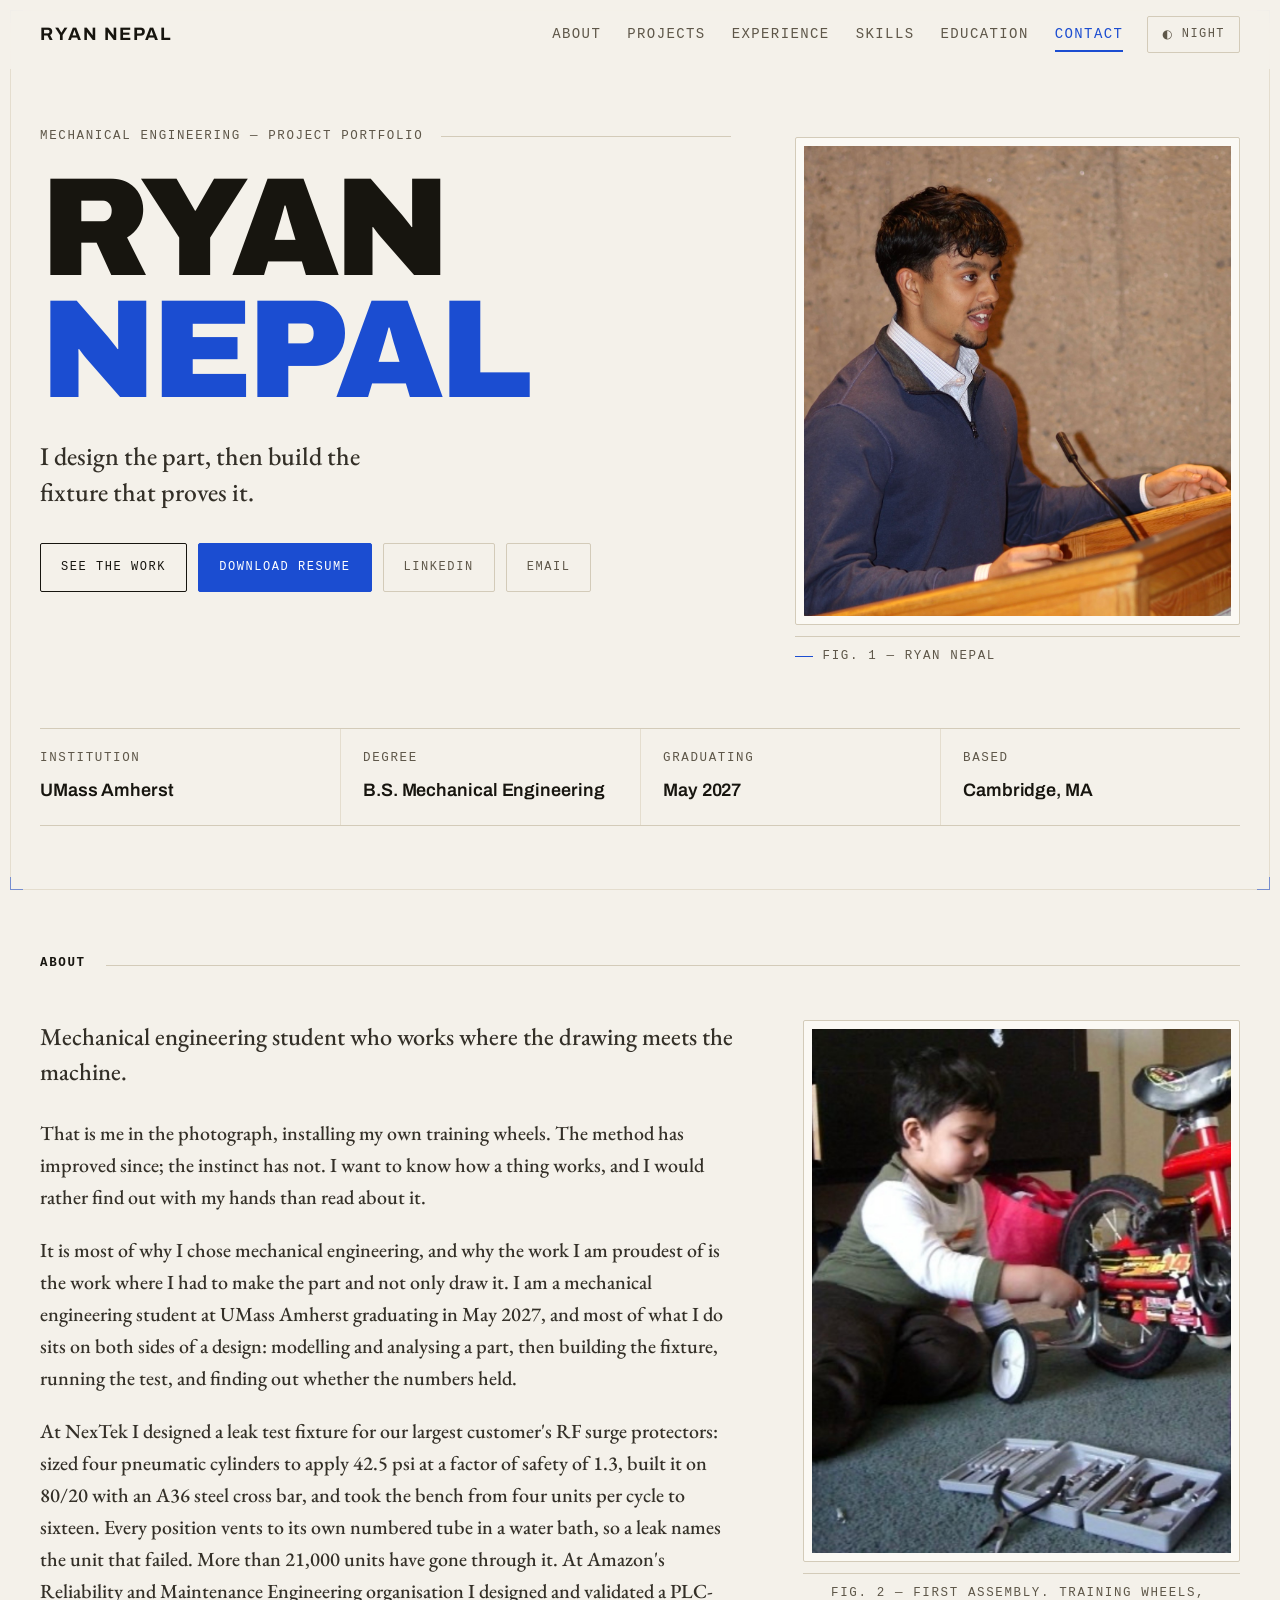
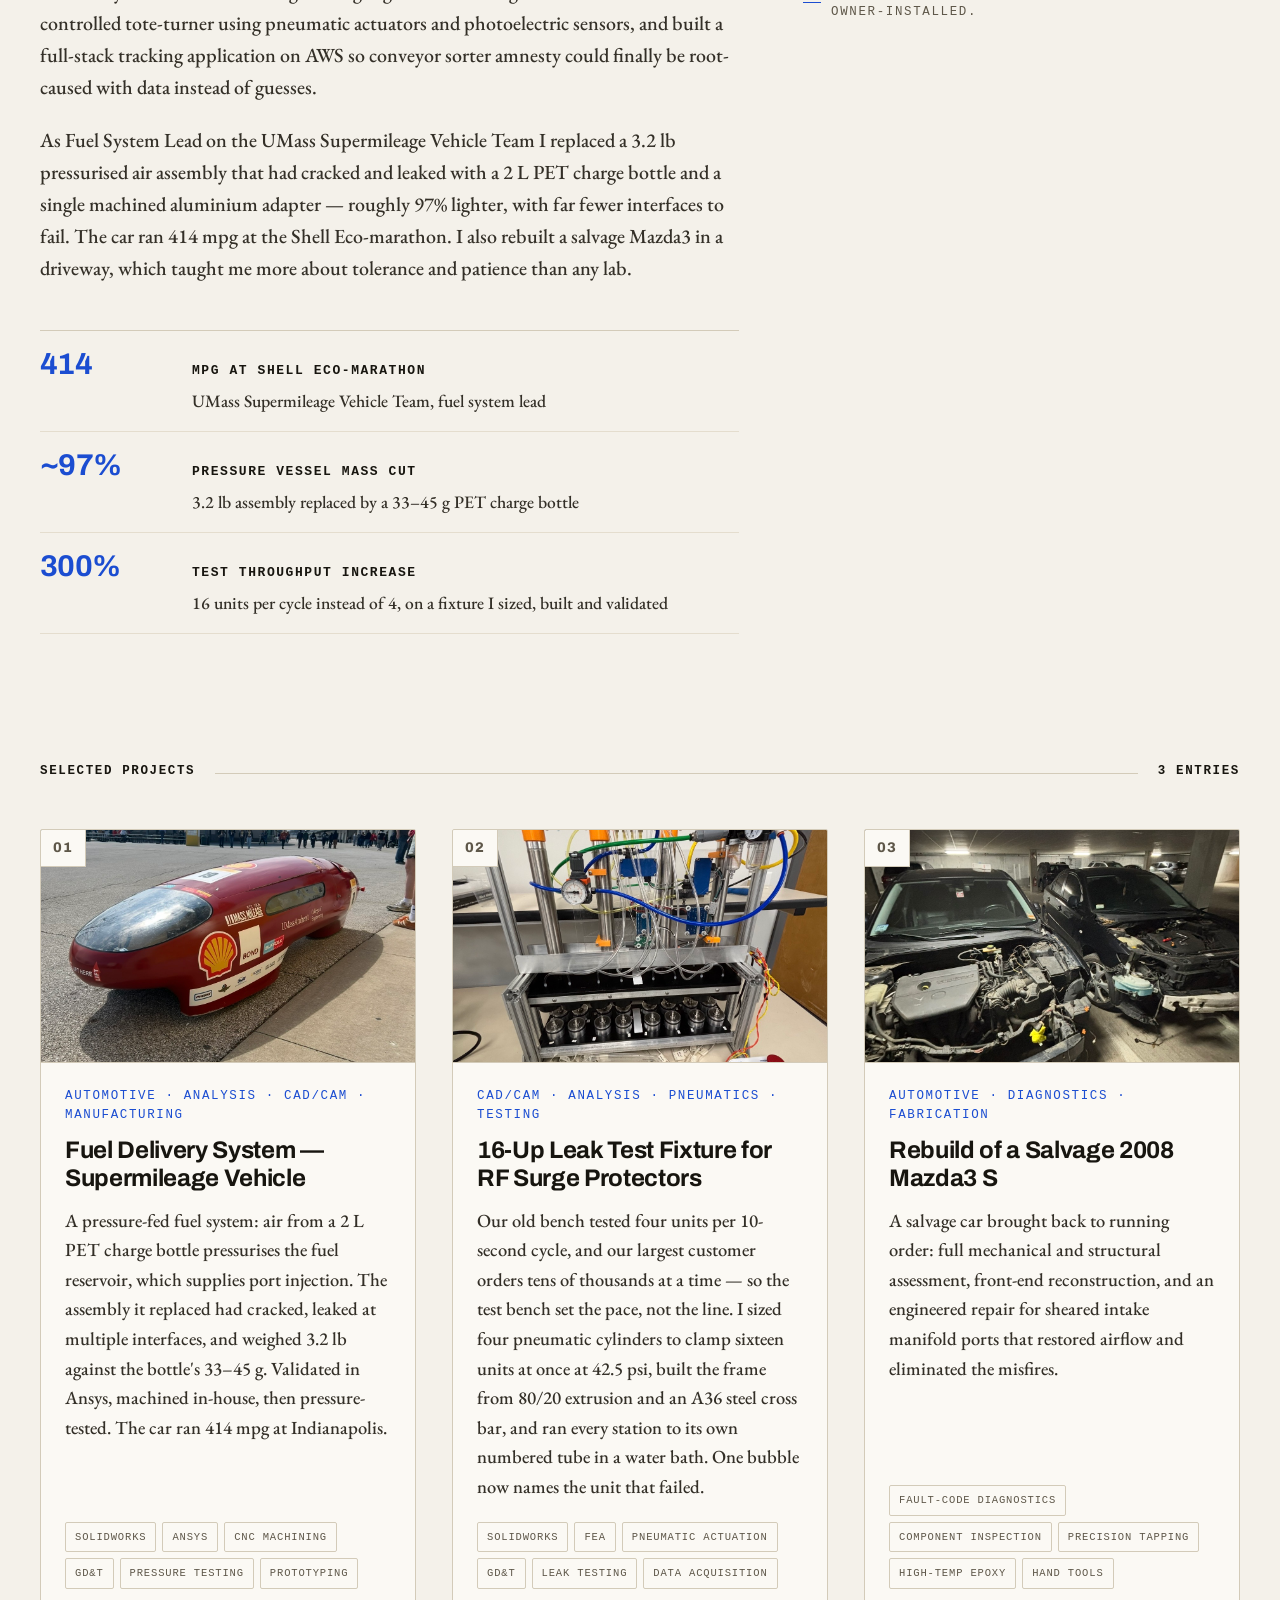
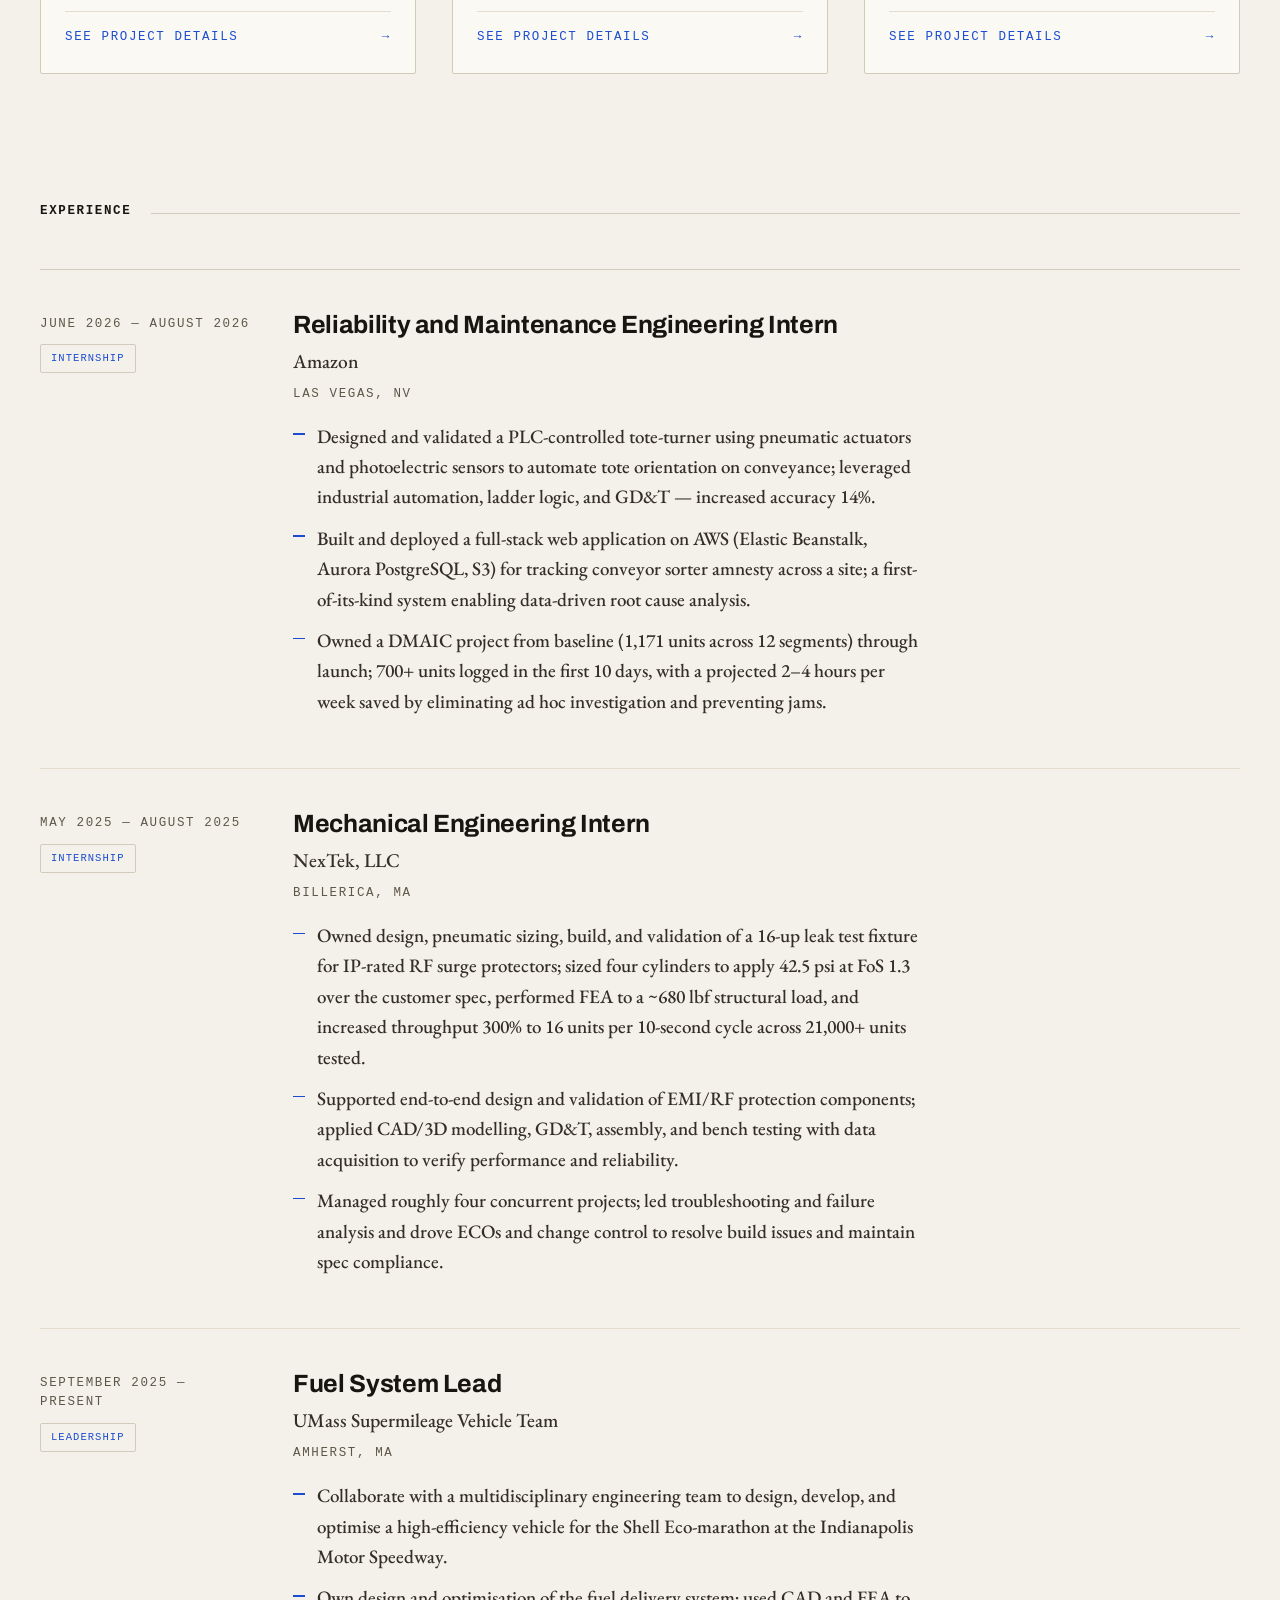
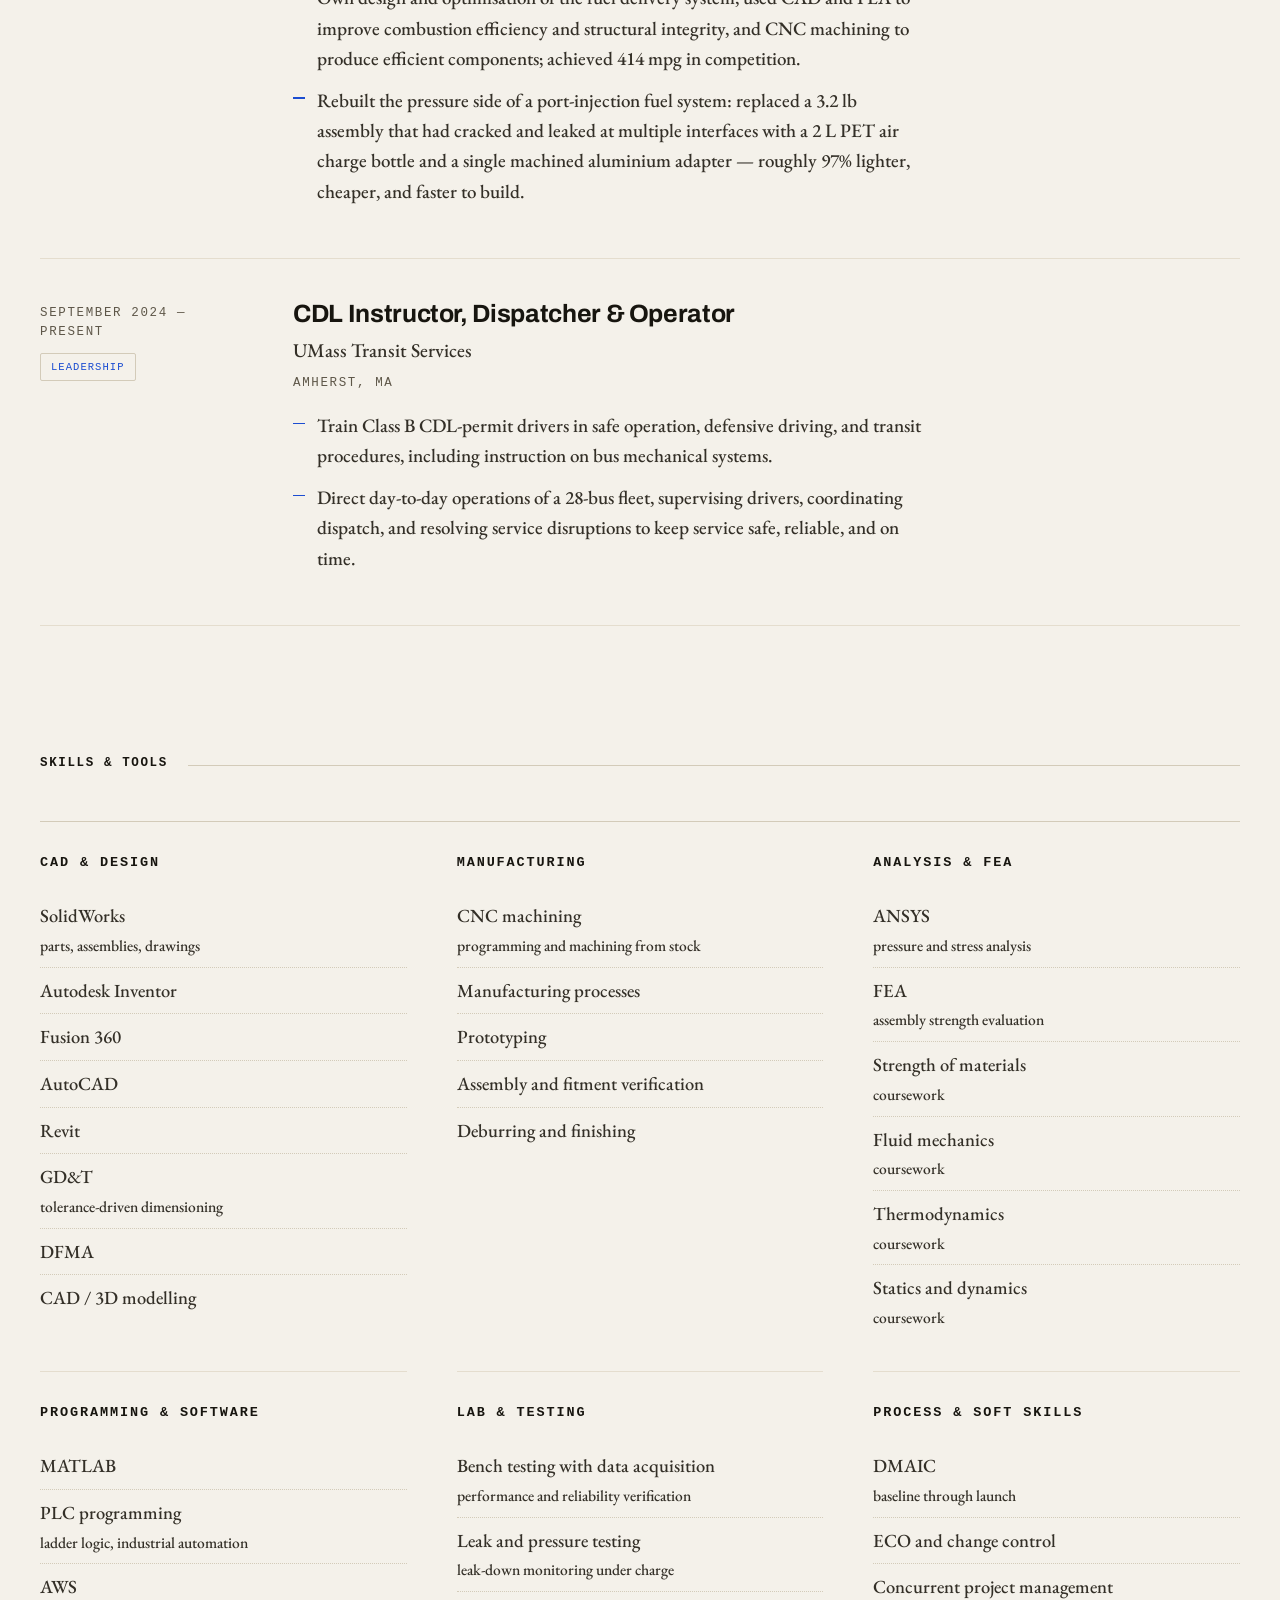
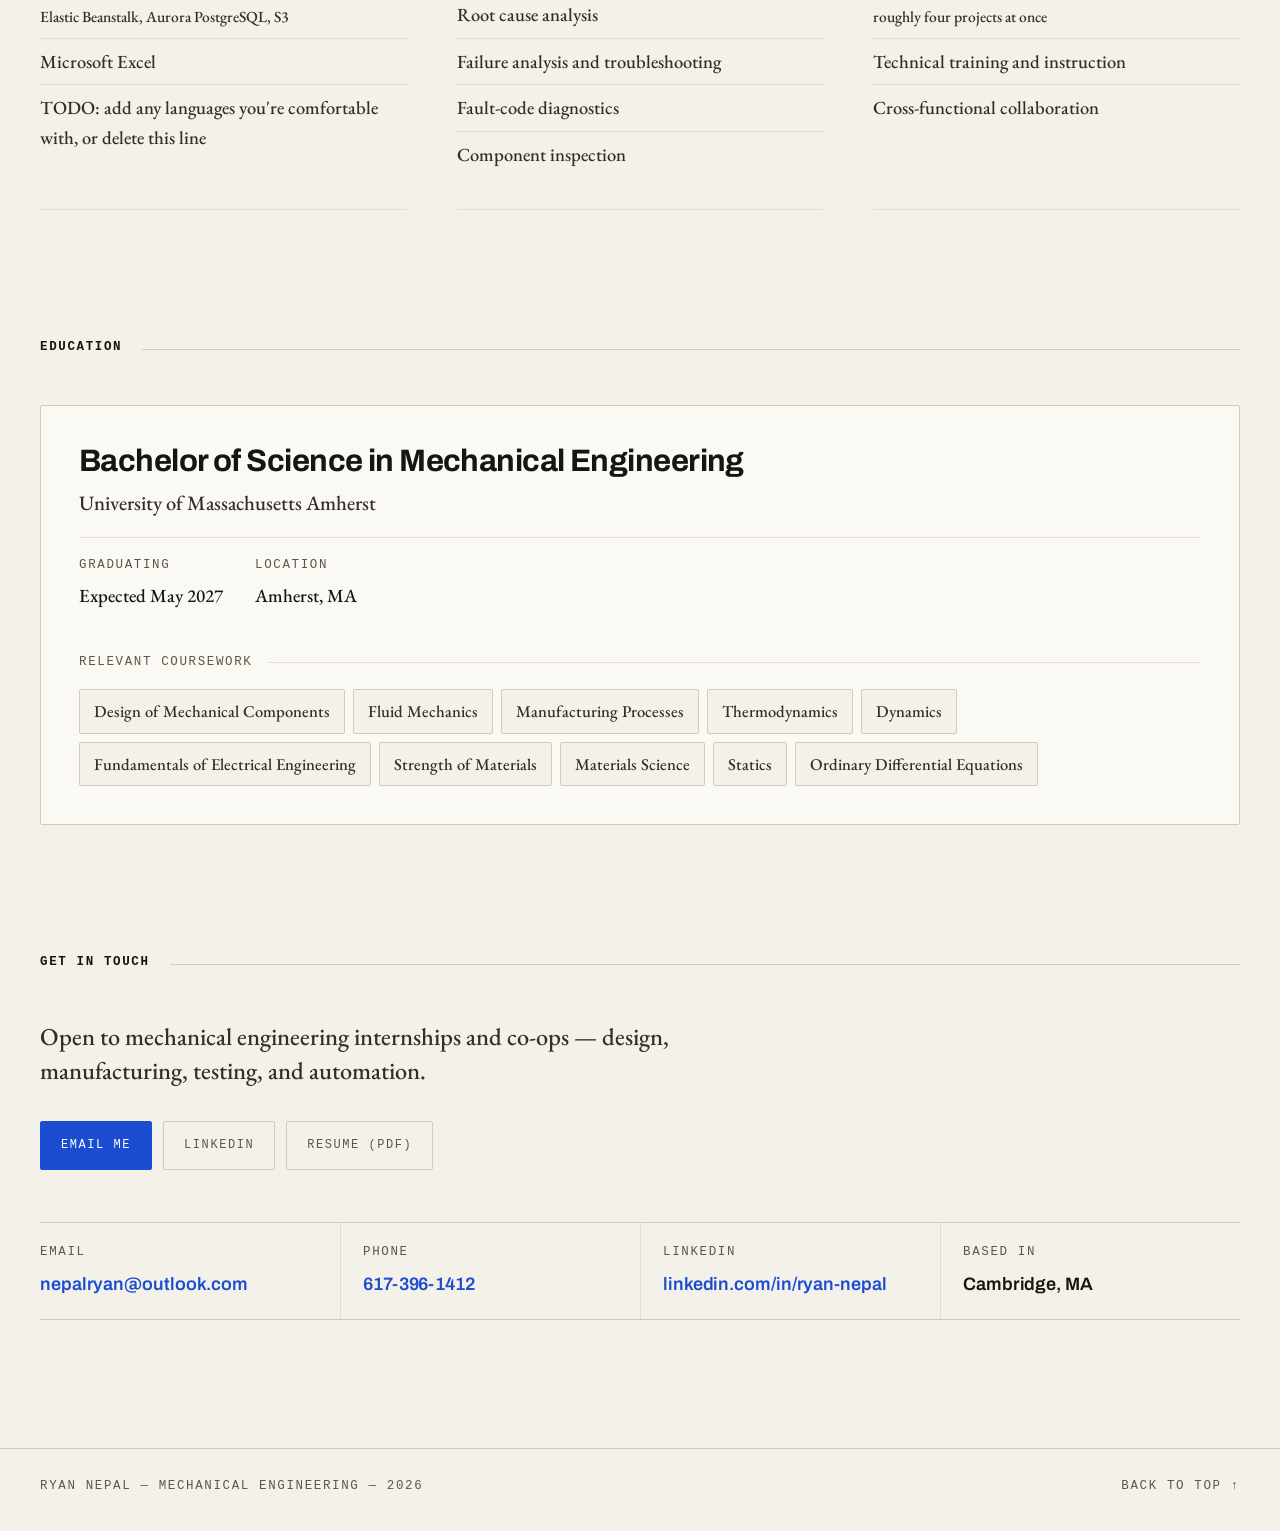
==== index.html @ 94c965f8 "initial upload" ====
<!DOCTYPE html>
<html lang="en" data-theme="day">
<head>
<meta charset="utf-8">
<meta name="viewport" content="width=device-width, initial-scale=1">

<!-- Title and description are set automatically from content.json -->
<title>Ryan Nepal — Mechanical Engineering Portfolio</title>
<meta name="description" content="Mechanical engineering portfolio — design, analysis, manufacturing.">
<meta name="author" content="Ryan Nepal">
<meta name="theme-color" content="#F4F1EA">

<!-- Social sharing preview. Swap the image once you add one. -->
<meta property="og:type" content="website">
<meta property="og:title" content="Ryan Nepal — Mechanical Engineering Portfolio">
<meta property="og:description" content="Mechanical engineering portfolio — design, analysis, manufacturing.">
<meta property="og:image" content="images/profile/headshot.jpg">

<link rel="icon" href="favicon.svg" type="image/svg+xml">

<!-- Two webfonts. If you change these, also change --font-display and
     --font-body at the top of assets/css/styles.css -->
<link rel="preconnect" href="https://fonts.googleapis.com">
<link rel="preconnect" href="https://fonts.gstatic.com" crossorigin>
<link href="https://fonts.googleapis.com/css2?family=Archivo:wght@400;500;600;700;800;900&family=EB+Garamond:ital,wght@0,400;0,500;0,600;1,400&display=swap" rel="stylesheet">

<link rel="stylesheet" href="assets/css/styles.css">
</head>
<body>

<a class="skip-link" href="#main">Skip to content</a>

<!-- Decorative drafting-sheet corner marks -->
<div class="sheet-frame" aria-hidden="true"><span></span><span></span><span></span><span></span></div>

<header class="nav">
  <div class="nav-inner">
    <a class="nav-brand" href="#top" data-brand>Ryan Nepal</a>

    <button class="nav-toggle" type="button" aria-expanded="false" aria-controls="nav-links">
      Menu
    </button>

    <nav class="nav-links" id="nav-links" aria-label="Sections">
      <a href="#about">About</a>
      <a href="#projects">Projects</a>
      <a href="#experience">Experience</a>
      <a href="#skills">Skills</a>
      <a href="#education">Education</a>
      <a href="#contact">Contact</a>
    </nav>

    <button class="btn-theme" id="theme-toggle" type="button" aria-pressed="false" aria-label="Switch to night mode">
      <span aria-hidden="true">◐</span><span data-theme-label>Night</span>
    </button>
  </div>
</header>

<main id="main">

  <!-- Loading / error messages appear here if content.json can't be read -->
  <div id="boot"></div>

  <div id="page">
    <section class="hero" id="top">
      <div class="wrap" id="hero-mount"></div>
    </section>

    <section id="about" aria-label="About">
      <div class="wrap" id="about-mount"></div>
    </section>

    <section id="projects" aria-label="Projects">
      <div class="wrap" id="projects-mount"></div>
    </section>

    <section id="experience" aria-label="Experience">
      <div class="wrap" id="experience-mount"></div>
    </section>

    <section id="skills" aria-label="Skills">
      <div class="wrap" id="skills-mount"></div>
    </section>

    <section id="education" aria-label="Education">
      <div class="wrap" id="education-mount"></div>
    </section>

    <section id="contact" aria-label="Contact">
      <div class="wrap" id="contact-mount"></div>
    </section>
  </div>

</main>

<footer class="footer">
  <div class="wrap footer-inner">
    <div class="mono" id="footer-line">Ryan Nepal</div>
    <a class="mono" href="#top">Back to top ↑</a>
  </div>
</footer>

<script src="assets/js/core.js"></script>
<script src="assets/js/home.js"></script>
</body>
</html>
---- assets/css/styles.css ----
/* ==========================================================================
   RYAN NEPAL — ENGINEERING PORTFOLIO
   styles.css
   --------------------------------------------------------------------------
   >>> EDIT ONLY THIS BLOCK <<<
   Everything you'd normally want to tweak (colours, fonts, spacing) lives in
   the ":root" block directly below. Change a value, save, done. The rest of
   this file uses these names, so one edit updates the whole site.
   ========================================================================== */

:root {
  /* ---- 1. ACCENT COLOUR -------------------------------------------------
     The single colour used for links, the second line of your name, numbers,
     and the active nav item. Change this one line to re-skin the site.
     Nice options: #1B4DD1 (blue) · #1F6F4A (green) · #A6410E (rust)
                   #4B3BC4 (indigo) · #0F6E7A (teal)                      */
  --accent: #1B4DD1;

  /* ---- 2. PAPER + INK (light mode) ------------------------------------- */
  --paper: #F4F1EA;         /* page background (warm off-white)            */
  --paper-2: #FBF9F4;       /* cards, raised panels                        */
  --ink: #17150F;           /* headings                                    */
  --ink-soft: #332F27;      /* body copy — 11.8:1 contrast on paper        */
  --ink-mute: #5E5749;      /* mono labels, captions — 6.4:1 contrast      */
  --rule: #D3CBB9;          /* hairlines, borders                          */
  --rule-soft: #E4DDCE;     /* very light hairlines                        */

  /* ---- 3. TYPE ---------------------------------------------------------
     Two webfonts, loaded in index.html. Swap the family names here AND the
     Google Fonts <link> in index.html + project.html if you change them.

     --text-base is the size of ordinary body copy. Everything else scales
     around it. Bump it to 21px if you want the whole site a notch bigger. */
  --font-display: "Archivo", "Helvetica Neue", Arial, sans-serif;
  --font-body: "EB Garamond", Georgia, "Times New Roman", serif;
  --font-mono: ui-monospace, SFMono-Regular, "SF Mono", Menlo, Consolas,
               "Liberation Mono", monospace;
  --text-base: 20px;
  --label: 12.5px;          /* the small uppercase drafting labels          */

  /* ---- 4. SPACING + WIDTH --------------------------------------------- */
  --gutter: 40px;           /* left/right page padding on desktop          */
  --section-space: 128px;   /* vertical air between sections                */
  --maxw: 1380px;           /* content column width                        */
  --measure: 70ch;          /* max line length for running text            */
  --nav-h: 68px;            /* header height — anchor scrolling uses this  */
  --radius: 2px;            /* corner rounding. 0 = hard technical edges   */

  /* ---- 5. MISC --------------------------------------------------------- */
  --ease: cubic-bezier(0.22, 0.61, 0.36, 1);
}

/* ---- 6. NIGHT MODE PALETTE ---------------------------------------------
   Applied when the moon button in the header is toggled. Only colours
   change; nothing else needs touching.                                    */
[data-theme="night"] {
  --paper: #131209;
  --paper-2: #1C1A12;
  --ink: #F5F2E8;
  --ink-soft: #DAD4C5;
  --ink-mute: #A39B8A;
  --rule: #3A362E;
  --rule-soft: #2A2720;
  --accent: #8CB0FF;
}

/* ==========================================================================
   BELOW THIS LINE: layout machinery. You shouldn't need to edit it.
   ========================================================================== */

*, *::before, *::after { box-sizing: border-box; }

/* Needed because cards use display:flex, which otherwise beats [hidden] */
[hidden] { display: none !important; }

html {
  scroll-behavior: smooth;
  -webkit-text-size-adjust: 100%;
}

body {
  margin: 0;
  background: var(--paper);
  color: var(--ink);
  font-family: var(--font-body);
  font-size: var(--text-base);
  font-weight: 500;
  line-height: 1.6;
  font-feature-settings: "kern" 1, "liga" 1;
  transition: background-color .35s var(--ease), color .35s var(--ease);
}

img { max-width: 100%; display: block; }

a { color: var(--accent); text-decoration: none; }
a:hover { text-decoration: underline; text-underline-offset: 3px; }

/* Visible keyboard focus everywhere (accessibility) */
:focus-visible {
  outline: 2px solid var(--accent);
  outline-offset: 3px;
  border-radius: var(--radius);
}

.skip-link {
  position: absolute; left: 12px; top: -60px; z-index: 200;
  background: var(--accent); color: #fff; padding: 11px 18px;
  font-family: var(--font-mono); font-size: 13px; letter-spacing: .1em;
  transition: top .2s var(--ease);
}
.skip-link:focus { top: 12px; text-decoration: none; }

.sr-only {
  position: absolute; width: 1px; height: 1px; padding: 0; margin: -1px;
  overflow: hidden; clip: rect(0 0 0 0); white-space: nowrap; border: 0;
}

/* --------------------------------------------------------------------------
   SHELL + DRAFTING-SHEET FRAME
   -------------------------------------------------------------------------- */

.wrap {
  max-width: var(--maxw);
  margin: 0 auto;
  padding: 0 var(--gutter);
}

.sheet-frame {
  position: fixed;
  inset: 10px;
  pointer-events: none;
  z-index: 90;
  border: 1px solid var(--rule-soft);
}
.sheet-frame span {
  position: absolute; width: 13px; height: 13px;
  border: 1.5px solid var(--accent); opacity: .55;
}
.sheet-frame span:nth-child(1) { top: -1px; left: -1px; border-right: 0; border-bottom: 0; }
.sheet-frame span:nth-child(2) { top: -1px; right: -1px; border-left: 0; border-bottom: 0; }
.sheet-frame span:nth-child(3) { bottom: -1px; left: -1px; border-right: 0; border-top: 0; }
.sheet-frame span:nth-child(4) { bottom: -1px; right: -1px; border-left: 0; border-top: 0; }

@media (max-width: 700px) { .sheet-frame { display: none; } }

/* --------------------------------------------------------------------------
   MONO MICRO-LABELS  (the small uppercase drafting labels)
   -------------------------------------------------------------------------- */

.mono {
  font-family: var(--font-mono);
  font-size: var(--label);
  font-weight: 500;
  letter-spacing: .13em;
  text-transform: uppercase;
  color: var(--ink-mute);
  line-height: 1.5;
}
.mono-sm { font-size: calc(var(--label) - 1px); letter-spacing: .15em; }

/* --------------------------------------------------------------------------
   HEADER / NAV
   -------------------------------------------------------------------------- */

.nav {
  position: sticky; top: 0; z-index: 100;
  background: var(--paper); /* fallback for older browsers */
  background: color-mix(in srgb, var(--paper) 90%, transparent);
  backdrop-filter: saturate(140%) blur(10px);
  border-bottom: 1px solid transparent;
  transition: border-color .3s var(--ease), background-color .3s var(--ease);
}
.nav.is-stuck { border-bottom-color: var(--rule); }

.nav-inner {
  max-width: var(--maxw); margin: 0 auto;
  min-height: var(--nav-h);
  padding: 8px var(--gutter);
  display: flex; align-items: center; gap: 24px;
}

.nav-brand {
  font-family: var(--font-display);
  font-weight: 700; font-size: 18px; letter-spacing: .085em;
  text-transform: uppercase; color: var(--ink);
  margin-right: auto; white-space: nowrap;
}
.nav-brand:hover { text-decoration: none; color: var(--accent); }

.nav-links { display: flex; gap: 26px; align-items: center; }

.nav-links a {
  font-family: var(--font-mono); font-size: 14px; font-weight: 500;
  letter-spacing: .1em; text-transform: uppercase; color: var(--ink-mute);
  padding: 13px 0; position: relative; /* 44px tap target */
}
.nav-links a:hover { color: var(--ink); text-decoration: none; }
.nav-links a.is-active { color: var(--accent); }
.nav-links a.is-active::after {
  content: ""; position: absolute; left: 0; right: 0; bottom: 6px;
  height: 2px; background: var(--accent);
}

.btn-theme {
  font-family: var(--font-mono); font-size: 12px; font-weight: 500;
  letter-spacing: .12em; text-transform: uppercase; color: var(--ink-mute);
  background: transparent; border: 1px solid var(--rule);
  padding: 10px 14px; cursor: pointer; border-radius: var(--radius);
  display: inline-flex; align-items: center; gap: 8px;
  transition: color .2s, border-color .2s;
}
.btn-theme:hover { color: var(--ink); border-color: var(--ink-mute); }

.nav-toggle { display: none; }

/* Six 14px links plus a name plus a button need room. Below this width the
   links collapse into a Menu button. */
@media (max-width: 1040px) {
  .nav-toggle {
    display: inline-flex; align-items: center; gap: 8px;
    font-family: var(--font-mono); font-size: 12px; font-weight: 500;
    letter-spacing: .12em; text-transform: uppercase; background: transparent;
    cursor: pointer; color: var(--ink); border: 1px solid var(--rule);
    padding: 10px 14px; border-radius: var(--radius);
  }
  .nav-links {
    position: absolute; top: 100%; left: 0; right: 0;
    flex-direction: column; align-items: flex-start; gap: 0;
    background: var(--paper); border-bottom: 1px solid var(--rule);
    padding: 6px var(--gutter) 20px;
    display: none;
  }
  .nav-links.is-open { display: flex; }
  .nav-links a { padding: 15px 0; font-size: 15px; width: 100%; }
  .nav-links a.is-active::after { display: none; }
}

/* --------------------------------------------------------------------------
   SECTIONS + HEADINGS

   The vertical rhythm lives on the BOTTOM of each section, not the top. That
   way clicking a nav link scrolls to the section's heading instead of to a
   point 128px above it with the previous section still in frame.
   scroll-margin-top clears the sticky header.
   -------------------------------------------------------------------------- */

section {
  padding-block: 0 var(--section-space);
  scroll-margin-top: calc(var(--nav-h) + 24px);
}

.section-head {
  display: flex; align-items: baseline; gap: 20px;
  margin-bottom: 48px;
}
.section-head .mono { white-space: nowrap; color: var(--ink); font-weight: 600; }
.section-head .line { flex: 1; height: 1px; background: var(--rule); }
.section-head .count { white-space: nowrap; }

h1, h2, h3, h4 { font-family: var(--font-display); color: var(--ink); margin: 0; }

h2.display {
  font-size: clamp(34px, 5vw, 60px);
  font-weight: 800; line-height: 1.02; letter-spacing: -.022em;
}
h3.display {
  font-size: clamp(25px, 3vw, 36px);
  font-weight: 700; line-height: 1.1; letter-spacing: -.015em;
}

.lede {
  font-size: clamp(21px, 1.9vw, 26px);
  color: var(--ink-soft); max-width: 60ch; margin: 20px 0 0;
  line-height: 1.42;
}
p { margin: 0 0 1.05em; color: var(--ink-soft); }
p:last-child { margin-bottom: 0; }

/* --------------------------------------------------------------------------
   HERO
   -------------------------------------------------------------------------- */

.hero { padding-top: 58px; }

.hero-grid {
  display: grid;
  grid-template-columns: minmax(0, 1.55fr) minmax(0, 1fr);
  gap: 64px; align-items: start;
}

.hero-kicker { display: flex; align-items: center; gap: 18px; margin-bottom: 22px; }
.hero-kicker .line { flex: 1; height: 1px; background: var(--rule); max-width: 380px; }

.hero h1 {
  font-size: clamp(56px, 12vw, 140px);
  font-weight: 900; line-height: .87; letter-spacing: -.04em;
  text-transform: uppercase; margin: 0;
}
.hero h1 .last { color: var(--accent); display: block; }
.hero h1 .first { display: block; }

.hero .tagline {
  font-family: var(--font-body);
  font-size: clamp(21px, 2vw, 28px);
  color: var(--ink-soft); max-width: 30ch;
  margin: 28px 0 32px; line-height: 1.4;
}

.hero-actions { display: flex; flex-wrap: wrap; gap: 11px; }

.btn {
  display: inline-flex; align-items: center; gap: 8px;
  font-family: var(--font-mono); font-size: 12px; font-weight: 500;
  letter-spacing: .13em; text-transform: uppercase; padding: 14px 20px;
  border: 1px solid var(--ink); color: var(--ink);
  background: transparent; cursor: pointer; border-radius: var(--radius);
  transition: background-color .2s var(--ease), color .2s var(--ease),
              border-color .2s var(--ease);
}
.btn:hover { background: var(--ink); color: var(--paper); text-decoration: none; }
.btn-primary { background: var(--accent); border-color: var(--accent); color: #fff; }
.btn-primary:hover { background: var(--ink); border-color: var(--ink); color: var(--paper); }
.btn-quiet { border-color: var(--rule); color: var(--ink-mute); }
.btn-quiet:hover { background: transparent; border-color: var(--ink); color: var(--ink); }

/* Portrait */
.portrait-block { padding-top: 10px; }
.portrait {
  border: 1px solid var(--rule); padding: 8px; background: var(--paper-2);
  border-radius: var(--radius);
}
.portrait .frame { aspect-ratio: 4 / 4.4; overflow: hidden; background: var(--rule-soft); }
.portrait .frame img { width: 100%; height: 100%; object-fit: cover; }
.fig-caption {
  display: flex; align-items: center; gap: 10px;
  margin-top: 11px; padding-top: 10px; border-top: 1px solid var(--rule);
}
.fig-caption::before {
  content: ""; width: 18px; height: 1.5px; background: var(--accent); flex: none;
}

/* Fact bar */
.factbar {
  margin-top: 62px;
  border-top: 1px solid var(--rule); border-bottom: 1px solid var(--rule);
  display: grid; grid-template-columns: repeat(auto-fit, minmax(165px, 1fr));
}
.factbar > div {
  padding: 20px 22px; border-left: 1px solid var(--rule-soft);
}
.factbar > div:first-child { border-left: 0; padding-left: 0; }
.factbar .v {
  font-family: var(--font-display); font-weight: 600; font-size: 18px;
  color: var(--ink); margin-top: 8px; letter-spacing: -.005em;
}

@media (max-width: 900px) {
  .hero-grid { grid-template-columns: 1fr; gap: 40px; }
  .portrait-block { max-width: 330px; }
  .factbar > div { border-left: 0; padding-left: 0; border-top: 1px solid var(--rule-soft); }
  .factbar > div:first-child { border-top: 0; }
}

/* --------------------------------------------------------------------------
   IMAGE PLACEHOLDER  (shown when a photo file is missing or not added yet)
   -------------------------------------------------------------------------- */

.ph {
  width: 100%; height: 100%; min-height: 130px;
  display: flex; flex-direction: column; align-items: center;
  justify-content: center; gap: 9px; text-align: center; padding: 20px;
  background: var(--rule-soft); /* fallback for older browsers */
  background:
    repeating-linear-gradient(45deg,
      transparent 0 9px,
      color-mix(in srgb, var(--ink) 5%, transparent) 9px 10px);
  border: 1px dashed var(--rule);
  color: var(--ink-mute);
}
.ph .ph-mark {
  width: 28px; height: 28px; border: 1.5px solid var(--rule);
  border-radius: 50%; display: grid; place-items: center; font-size: 14px;
}
.ph .ph-file {
  font-family: var(--font-mono); font-size: 11px; letter-spacing: .06em;
  word-break: break-all; max-width: 26ch; opacity: .8;
}

/* --------------------------------------------------------------------------
   FILTER CHIPS
   -------------------------------------------------------------------------- */

.filters {
  display: flex; flex-wrap: wrap; align-items: center; gap: 8px;
  margin-bottom: 42px;
}
.filters .mono { margin-right: 8px; }
.chip {
  font-family: var(--font-mono); font-size: 11px; font-weight: 500;
  letter-spacing: .12em; text-transform: uppercase; padding: 10px 14px;
  cursor: pointer; border: 1px solid var(--rule); background: transparent;
  color: var(--ink-mute); border-radius: var(--radius);
  transition: all .18s var(--ease);
}
.chip:hover { border-color: var(--ink); color: var(--ink); }
.chip[aria-pressed="true"] {
  background: var(--accent); border-color: var(--accent); color: #fff;
}
.filters .shown { margin-left: auto; }

/* --------------------------------------------------------------------------
   PROJECT CARDS
   -------------------------------------------------------------------------- */

.cards {
  display: grid; gap: 36px;
  grid-template-columns: repeat(auto-fill, minmax(330px, 1fr));
}

.card {
  display: flex; flex-direction: column;
  background: var(--paper-2);
  border: 1px solid var(--rule);
  border-radius: var(--radius);
  overflow: hidden; color: inherit;
  transition: transform .3s var(--ease), border-color .3s var(--ease),
              box-shadow .3s var(--ease);
}
.card:hover {
  text-decoration: none; transform: translateY(-4px);
  border-color: var(--ink-mute);
  box-shadow: 0 14px 34px -22px rgba(0, 0, 0, .45);
}
.card:hover .card-title { color: var(--accent); }

.card-media {
  aspect-ratio: 16 / 10; background: var(--rule-soft);
  border-bottom: 1px solid var(--rule); position: relative; overflow: hidden;
}
.card-media img { width: 100%; height: 100%; object-fit: cover; transition: transform .5s var(--ease); }
.card:hover .card-media img { transform: scale(1.035); }
.card-media .ph { border: 0; }

.card-num {
  position: absolute; left: 0; top: 0;
  font-family: var(--font-display); font-weight: 800; font-size: 14px;
  letter-spacing: .06em; background: var(--paper-2); color: var(--ink-mute);
  padding: 7px 12px; border-right: 1px solid var(--rule);
  border-bottom: 1px solid var(--rule);
}

.card-body { padding: 24px 24px 26px; display: flex; flex-direction: column; flex: 1; }
.card-disc { color: var(--accent); margin-bottom: 12px; }
.card-title {
  font-family: var(--font-display); font-weight: 700; font-size: 24px;
  line-height: 1.16; letter-spacing: -.014em; color: var(--ink);
  transition: color .2s var(--ease);
}
.card-blurb { font-size: 18.5px; color: var(--ink-soft); margin: 13px 0 20px; }

.tags { display: flex; flex-wrap: wrap; gap: 6px; margin-top: auto; }
.tag {
  font-family: var(--font-mono); font-size: 10.5px; font-weight: 500;
  letter-spacing: .08em; text-transform: uppercase; padding: 6px 9px;
  border: 1px solid var(--rule); color: var(--ink-mute);
  border-radius: var(--radius);
}

.card-more {
  display: flex; align-items: center; justify-content: space-between;
  gap: 10px; margin-top: 22px; padding-top: 16px;
  border-top: 1px solid var(--rule-soft); color: var(--accent);
}
.card-more .mono { color: var(--accent); }
.card-more .arrow { transition: transform .25s var(--ease); }
.card:hover .card-more .arrow { transform: translateX(5px); }

.empty-note {
  border: 1px dashed var(--rule); padding: 44px; text-align: center;
  grid-column: 1 / -1;
}

/* --------------------------------------------------------------------------
   ABOUT
   -------------------------------------------------------------------------- */

.about-grid {
  display: grid; grid-template-columns: minmax(0, 1.6fr) minmax(0, 1fr);
  gap: 64px; align-items: start;
}
/* Keeps the line length readable now that the page is wider */
.about-body p { max-width: var(--measure); }

.about-portrait .frame { aspect-ratio: 4 / 5; overflow: hidden; background: var(--rule-soft); }
.about-portrait .frame img { width: 100%; height: 100%; object-fit: cover; }

.about-highlights { margin-top: 46px; border-top: 1px solid var(--rule); }
.about-highlights .row {
  display: grid; grid-template-columns: 128px 1fr; gap: 24px;
  padding: 18px 0; border-bottom: 1px solid var(--rule-soft); align-items: baseline;
}
.about-highlights .fig {
  font-family: var(--font-display); font-weight: 700; font-size: 30px;
  color: var(--accent); letter-spacing: -.02em; line-height: 1;
}
/* Same treatment as the stat rows: heavier mono label, readable body-face note */
.about-highlights .row .mono { color: var(--ink); font-weight: 600; font-size: 13px; letter-spacing: .12em; }
.about-highlights .rowtext {
  font-size: 17.5px; font-weight: 500; margin-top: 7px;
  line-height: 1.45; color: var(--ink-soft); max-width: var(--measure);
}

@media (max-width: 900px) {
  .about-grid { grid-template-columns: 1fr; gap: 38px; }
  .about-portrait { max-width: 340px; }
}

/* --------------------------------------------------------------------------
   EXPERIENCE TIMELINE
   -------------------------------------------------------------------------- */

.timeline { border-top: 1px solid var(--rule); }

.tl-item {
  display: grid; grid-template-columns: 215px 1fr; gap: 38px;
  padding: 40px 0; border-bottom: 1px solid var(--rule-soft);
}
.tl-when { padding-top: 5px; }
.tl-kind {
  display: inline-block; margin-top: 11px; padding: 5px 10px;
  border: 1px solid var(--rule); color: var(--accent);
  font-family: var(--font-mono); font-size: 10.5px; font-weight: 500;
  letter-spacing: .1em; text-transform: uppercase; border-radius: var(--radius);
}
.tl-role {
  font-family: var(--font-display); font-weight: 700; font-size: 25px;
  line-height: 1.2; letter-spacing: -.014em; color: var(--ink);
}
.tl-org { font-size: 19.5px; color: var(--ink-soft); margin-top: 6px; }
.tl-where { margin-top: 8px; }
.tl-bullets { margin: 18px 0 0; padding: 0; list-style: none; }
.tl-bullets li {
  position: relative; padding-left: 24px; margin-bottom: 11px;
  color: var(--ink-soft); font-size: 19px; max-width: var(--measure);
}
.tl-bullets li::before {
  content: ""; position: absolute; left: 0; top: .62em;
  width: 12px; height: 1.5px; background: var(--accent);
}

@media (max-width: 760px) {
  .tl-item { grid-template-columns: 1fr; gap: 14px; }
}

/* --------------------------------------------------------------------------
   SKILLS
   -------------------------------------------------------------------------- */

.skill-groups {
  display: grid; row-gap: 0; column-gap: 50px;
  grid-template-columns: repeat(auto-fit, minmax(300px, 1fr));
  border-top: 1px solid var(--rule);
}
.skill-group {
  padding: 30px 0 32px;
  border-bottom: 1px solid var(--rule-soft);
}
.skill-group h4 {
  font-size: 13.5px; font-family: var(--font-mono); font-weight: 600;
  letter-spacing: .14em; text-transform: uppercase; color: var(--ink);
  margin-bottom: 20px;
}
.skill-list { list-style: none; margin: 0; padding: 0; }
.skill-list li {
  font-size: 18.5px; color: var(--ink-soft); padding: 8px 0;
  border-bottom: 1px dotted var(--rule);
}
.skill-list li:last-child { border-bottom: 0; }
/* These notes are phrases, not tags — body face, sentence case, readable size */
.skill-list .note {
  display: block; font-family: var(--font-body); font-size: 15.5px;
  font-weight: 500; letter-spacing: 0; text-transform: none;
  color: var(--ink-soft); margin-top: 3px;
}

/* --------------------------------------------------------------------------
   EDUCATION
   -------------------------------------------------------------------------- */

.edu-card {
  border: 1px solid var(--rule); background: var(--paper-2);
  border-radius: var(--radius); padding: 38px;
}
.edu-degree {
  font-family: var(--font-display); font-weight: 700; font-size: 31px;
  letter-spacing: -.018em; line-height: 1.14; color: var(--ink);
}
.edu-school { font-size: 20.5px; color: var(--ink-soft); margin-top: 7px; }
.edu-meta {
  display: flex; flex-wrap: wrap; gap: 12px 32px; margin-top: 18px;
  padding-top: 18px; border-top: 1px solid var(--rule-soft);
}
.edu-meta .v { font-size: 18.5px; margin-top: 6px; color: var(--ink); }

.subhead {
  margin-top: 42px; margin-bottom: 18px;
  display: flex; align-items: center; gap: 16px;
}
.subhead .line { flex: 1; height: 1px; background: var(--rule-soft); }

.pill-row { display: flex; flex-wrap: wrap; gap: 8px; }
.pill {
  font-size: 16.5px; padding: 8px 14px; border: 1px solid var(--rule);
  color: var(--ink-soft); border-radius: var(--radius);
  background: var(--paper);
}

.cert-list { list-style: none; margin: 0; padding: 0; }
.cert-list li {
  padding: 14px 0; border-bottom: 1px solid var(--rule-soft);
  display: flex; flex-wrap: wrap; gap: 5px 18px; align-items: baseline;
}
.cert-list .name { font-size: 19px; color: var(--ink); }

/* --------------------------------------------------------------------------
   CONTACT
   -------------------------------------------------------------------------- */

/* Single column: lede, then action buttons, then a full-width detail strip
   that reuses the hero fact-bar styling. */
.contact-actions { margin-top: 32px; }
.contact-block .factbar { margin-top: 52px; }
.contact-block .factbar .v a { color: var(--accent); }
.contact-block .factbar .v a:hover { color: var(--ink); }

/* --------------------------------------------------------------------------
   FOOTER
   -------------------------------------------------------------------------- */

.footer {
  border-top: 1px solid var(--rule); padding: 28px 0 36px;
}
.footer-inner {
  display: flex; flex-wrap: wrap; gap: 14px 28px;
  align-items: center; justify-content: space-between;
}

/* --------------------------------------------------------------------------
   PROJECT DETAIL PAGE
   -------------------------------------------------------------------------- */

.detail-head { padding-top: 52px; }
.detail-num {
  font-family: var(--font-display); font-weight: 700;
  font-size: clamp(52px, 7.5vw, 88px); line-height: .85;
  color: var(--rule); letter-spacing: -.04em;
}
.detail-disc { margin: 16px 0 14px; color: var(--accent); }
.detail-title {
  font-family: var(--font-display); font-weight: 800;
  font-size: clamp(36px, 5.6vw, 66px); line-height: 1.02;
  letter-spacing: -.028em; max-width: 24ch;
}

/* Stat rows with dotted leaders */
.stats { margin-top: 50px; border-top: 1px solid var(--rule); }
.stat {
  display: grid; grid-template-columns: minmax(110px, 175px) 1fr minmax(240px, 420px);
  gap: 24px; align-items: baseline; padding: 20px 0;
  border-bottom: 1px solid var(--rule-soft);
}
.stat .fig {
  font-family: var(--font-display); font-weight: 700;
  font-size: clamp(25px, 2.8vw, 35px); color: var(--accent);
  letter-spacing: -.02em; line-height: 1;
}
.stat .leader { border-bottom: 1px dotted var(--rule); transform: translateY(-6px); }
.stat .meta { text-align: right; }
/* The label stays a mono tag, but heavier and at full ink */
.stat .meta .l { color: var(--ink); font-weight: 600; font-size: 13px; letter-spacing: .12em; }
/* The explanation is a sentence, so it gets the body face: bigger, darker,
   normal case, no letter-spacing. Monospace is for labels, not prose. */
.stat .meta .n {
  display: block; margin-top: 8px;
  font-family: var(--font-body); font-size: 17px; font-weight: 500;
  text-transform: none; letter-spacing: 0; line-height: 1.45;
  color: var(--ink-soft);
}

@media (max-width: 700px) {
  .stat { grid-template-columns: 1fr; gap: 6px; }
  .stat .leader { display: none; }
  .stat .meta { text-align: left; }
}

/* Spec table */
.spec {
  margin-top: 50px; border: 1px solid var(--rule);
  border-radius: var(--radius); overflow: hidden;
  display: grid; grid-template-columns: repeat(auto-fit, minmax(270px, 1fr));
  background: var(--paper-2);
}
.spec > div {
  padding: 16px 20px;
  border-right: 1px solid var(--rule-soft);
  border-bottom: 1px solid var(--rule-soft);
}
.spec .v { font-size: 18.5px; color: var(--ink); margin-top: 7px; }
.spec .wide { grid-column: 1 / -1; }

/* Prose blocks */
.blocks { margin-top: 66px; display: grid; gap: 54px; }
.block { display: grid; grid-template-columns: 215px 1fr; gap: 38px; }
.block > .mono { padding-top: 6px; }
.block .body { max-width: var(--measure); font-size: 19.5px; }
.block .body ul { margin: 0; padding-left: 0; list-style: none; }
.block .body ul li {
  position: relative; padding-left: 24px; margin-bottom: 12px; color: var(--ink-soft);
}
.block .body ul li::before {
  content: ""; position: absolute; left: 0; top: .64em;
  width: 12px; height: 1.5px; background: var(--accent);
}
/* The gallery and link rows should use the full width, not the text measure */
.block .body.wide { max-width: none; }

/* Photo galleries drop the side label and use the whole column width — the
   215px label track is better spent on the photos. */
.block-full { grid-template-columns: 1fr; gap: 22px; }
@media (max-width: 760px) { .block { grid-template-columns: 1fr; gap: 14px; } }

/* Gallery — adapts from 1 photo to many.
   Photos keep their own shape rather than being cropped to a fixed frame, so
   a portrait phone photo and a landscape shot both show in full. */
.gallery { display: grid; gap: 28px; align-items: start; }
.gallery.n-1 { grid-template-columns: 1fr; }
.gallery.n-2 { grid-template-columns: repeat(2, 1fr); }
.gallery.n-many { grid-template-columns: repeat(auto-fill, minmax(310px, 1fr)); }
/* Fixed column count, set by "galleryColumns" in content.json */
.gallery.n-fixed { grid-template-columns: var(--gallery-cols, repeat(2, minmax(0, 1fr))); }
/* Hold the pairs side by side down to a fairly narrow window; only stack
   when two columns would genuinely be too small to read. */
@media (max-width: 620px) {
  .gallery, .gallery.n-2, .gallery.n-fixed { grid-template-columns: 1fr; }
}

/* A reserved slot — the dashed placeholder supplies its own border */
figure.shot .frame.is-reserved { border: 0; background: none; }

/* A photo or clip marked "span": "full" runs across every column */
figure.shot.span-full { grid-column: 1 / -1; }

/* Video sizes itself from the file, on a black stage */
figure.shot .frame.is-video { background: #000; }
figure.shot .frame.is-video video { width: 100%; height: 100%; display: block; object-fit: contain; }

figure.shot { margin: 0; }
figure.shot .frame {
  border: 1px solid var(--rule); background: var(--rule-soft);
  overflow: hidden; border-radius: var(--radius);
}
figure.shot .frame img { width: 100%; height: auto; cursor: zoom-in; }
/* Only the "photos pending" stand-in needs a shape of its own */
figure.shot .frame.is-empty { aspect-ratio: 16 / 9; }

/* Grouped gallery — a before/after matrix. Each group in content.json is a
   labelled column; the nth photo of every group shares a grid row, so
   comparable photos line up and are centred against each other however
   different their proportions are.

   Column proportions come from the "width" value on each group, fed in as
   --group-cols. Placement comes from --c and --r set on each child, which
   keeps the HTML in column reading order for phones and screen readers. */
.gallery-matrix {
  display: grid;
  column-gap: 46px; row-gap: 60px;
  align-items: center;
  grid-template-columns: var(--group-cols, repeat(auto-fit, minmax(330px, 1fr)));
}
.gallery-matrix > * { grid-column: var(--c, auto); grid-row: var(--r, auto); }
.gallery-matrix > .group-head { align-self: end; margin-bottom: 0; }

/* One column on narrow screens, flowing in document order:
   BEFORE, its photos, AFTER, its photos. */
@media (max-width: 980px) {
  .gallery-matrix { row-gap: 30px; }
  .gallery-matrix > * { grid-column: 1; grid-row: auto; }
  .gallery-matrix > .group-head { align-self: start; margin-top: 14px; }
}

/* A photo given a "crop" value in content.json is shown at that shape,
   trimmed from the centre, instead of at its own proportions. */
figure.shot .frame.is-cropped img { height: 100%; object-fit: cover; }
.group-head { display: flex; align-items: center; gap: 15px; margin-bottom: 20px; }
.group-head .mono { color: var(--ink); font-weight: 600; white-space: nowrap; }
.group-head .line { flex: 1; height: 1px; background: var(--rule); }


figure.shot figcaption { margin-top: 11px; }

/* Detail footer nav */
.detail-nav {
  margin: 78px 0 100px; padding-top: 28px; border-top: 1px solid var(--rule);
  display: flex; flex-wrap: wrap; gap: 16px; justify-content: space-between;
}

/* Lightbox */
.lightbox {
  position: fixed; inset: 0; z-index: 300;
  background: rgba(12, 11, 8, .93);
  display: none; align-items: center; justify-content: center; padding: 5vh 5vw;
}
.lightbox.is-open { display: flex; }
.lightbox img { max-width: 100%; max-height: 82vh; object-fit: contain; }
.lightbox figcaption {
  color: #DCD6C7; font-family: var(--font-mono); font-size: 12.5px;
  font-weight: 500; letter-spacing: .12em; text-transform: uppercase;
  margin-top: 18px; text-align: center;
}
.lightbox-close {
  position: absolute; top: 20px; right: 22px; background: transparent;
  border: 1px solid rgba(255, 255, 255, .4); color: #fff; cursor: pointer;
  font-family: var(--font-mono); font-size: 12px; letter-spacing: .12em;
  padding: 11px 15px; border-radius: var(--radius);
}
.lightbox-nav {
  position: absolute; bottom: 20px; left: 50%; transform: translateX(-50%);
  display: flex; gap: 8px;
}
.lightbox-nav button {
  background: transparent; border: 1px solid rgba(255, 255, 255, .4);
  color: #fff; cursor: pointer; font-family: var(--font-mono); font-size: 12px;
  letter-spacing: .12em; padding: 11px 17px; border-radius: var(--radius);
}
.lightbox figure { margin: 0; text-align: center; }

/* --------------------------------------------------------------------------
   LOADING / ERROR PANEL
   -------------------------------------------------------------------------- */

.boot {
  max-width: 660px; margin: 14vh auto; padding: 36px;
  border: 1px solid var(--rule); background: var(--paper-2);
  border-radius: var(--radius);
}
.boot h2 { font-size: 27px; font-weight: 700; margin-bottom: 15px; }
.boot code {
  font-family: var(--font-mono); font-size: 14px; background: var(--paper);
  border: 1px solid var(--rule); padding: 3px 7px; border-radius: var(--radius);
  color: var(--ink); word-break: break-all;
}
.boot pre {
  font-family: var(--font-mono); font-size: 13.5px; background: var(--paper);
  border: 1px solid var(--rule); padding: 15px; overflow-x: auto;
  border-radius: var(--radius); color: var(--ink);
}

/* --------------------------------------------------------------------------
   SCROLL REVEAL
   -------------------------------------------------------------------------- */

.reveal { opacity: 0; transform: translateY(18px); }
.reveal.is-in {
  opacity: 1; transform: none;
  transition: opacity .7s var(--ease), transform .7s var(--ease);
}

@media (prefers-reduced-motion: reduce) {
  html { scroll-behavior: auto; }
  .reveal, .reveal.is-in { opacity: 1; transform: none; transition: none; }
  * { animation-duration: .001s !important; transition-duration: .001s !important; }
}

/* --------------------------------------------------------------------------
   SMALL SCREENS — tighten the rhythm
   -------------------------------------------------------------------------- */

@media (max-width: 1100px) {
  :root { --gutter: 30px; --section-space: 108px; }
}

@media (max-width: 620px) {
  :root { --gutter: 20px; --section-space: 84px; --nav-h: 60px; --text-base: 19px; --label: 12px; }
  .card-body { padding: 22px 20px 24px; }
  .edu-card { padding: 26px 22px; }
  .boot { margin: 8vh auto; padding: 26px 22px; }
  .detail-nav { margin-bottom: 70px; }
}

/* --------------------------------------------------------------------------
   PRINT
   -------------------------------------------------------------------------- */

@media print {
  .nav, .sheet-frame, .footer, .filters, .lightbox, .btn-theme { display: none !important; }
  body { background: #fff; color: #000; font-size: 11pt; }
  .reveal { opacity: 1 !important; transform: none !important; }
  section { padding-block: 0 24px; }
}
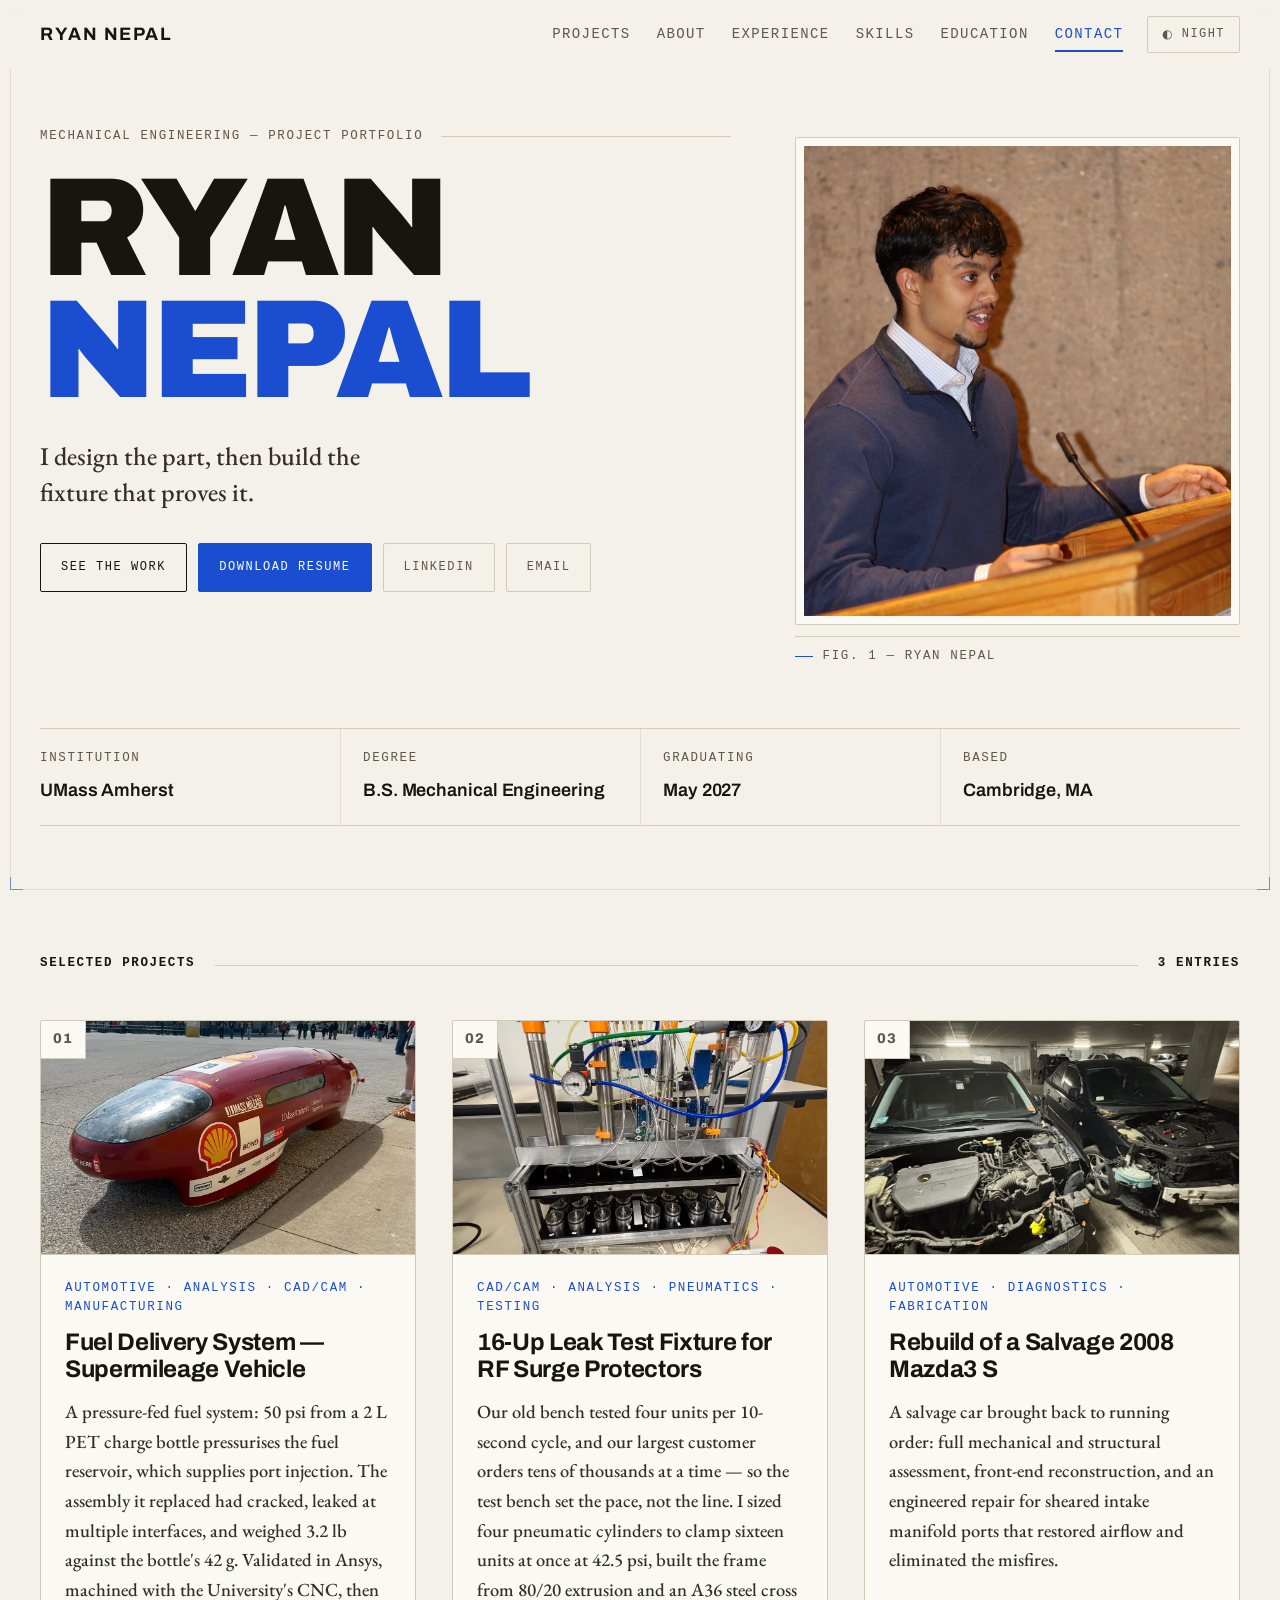
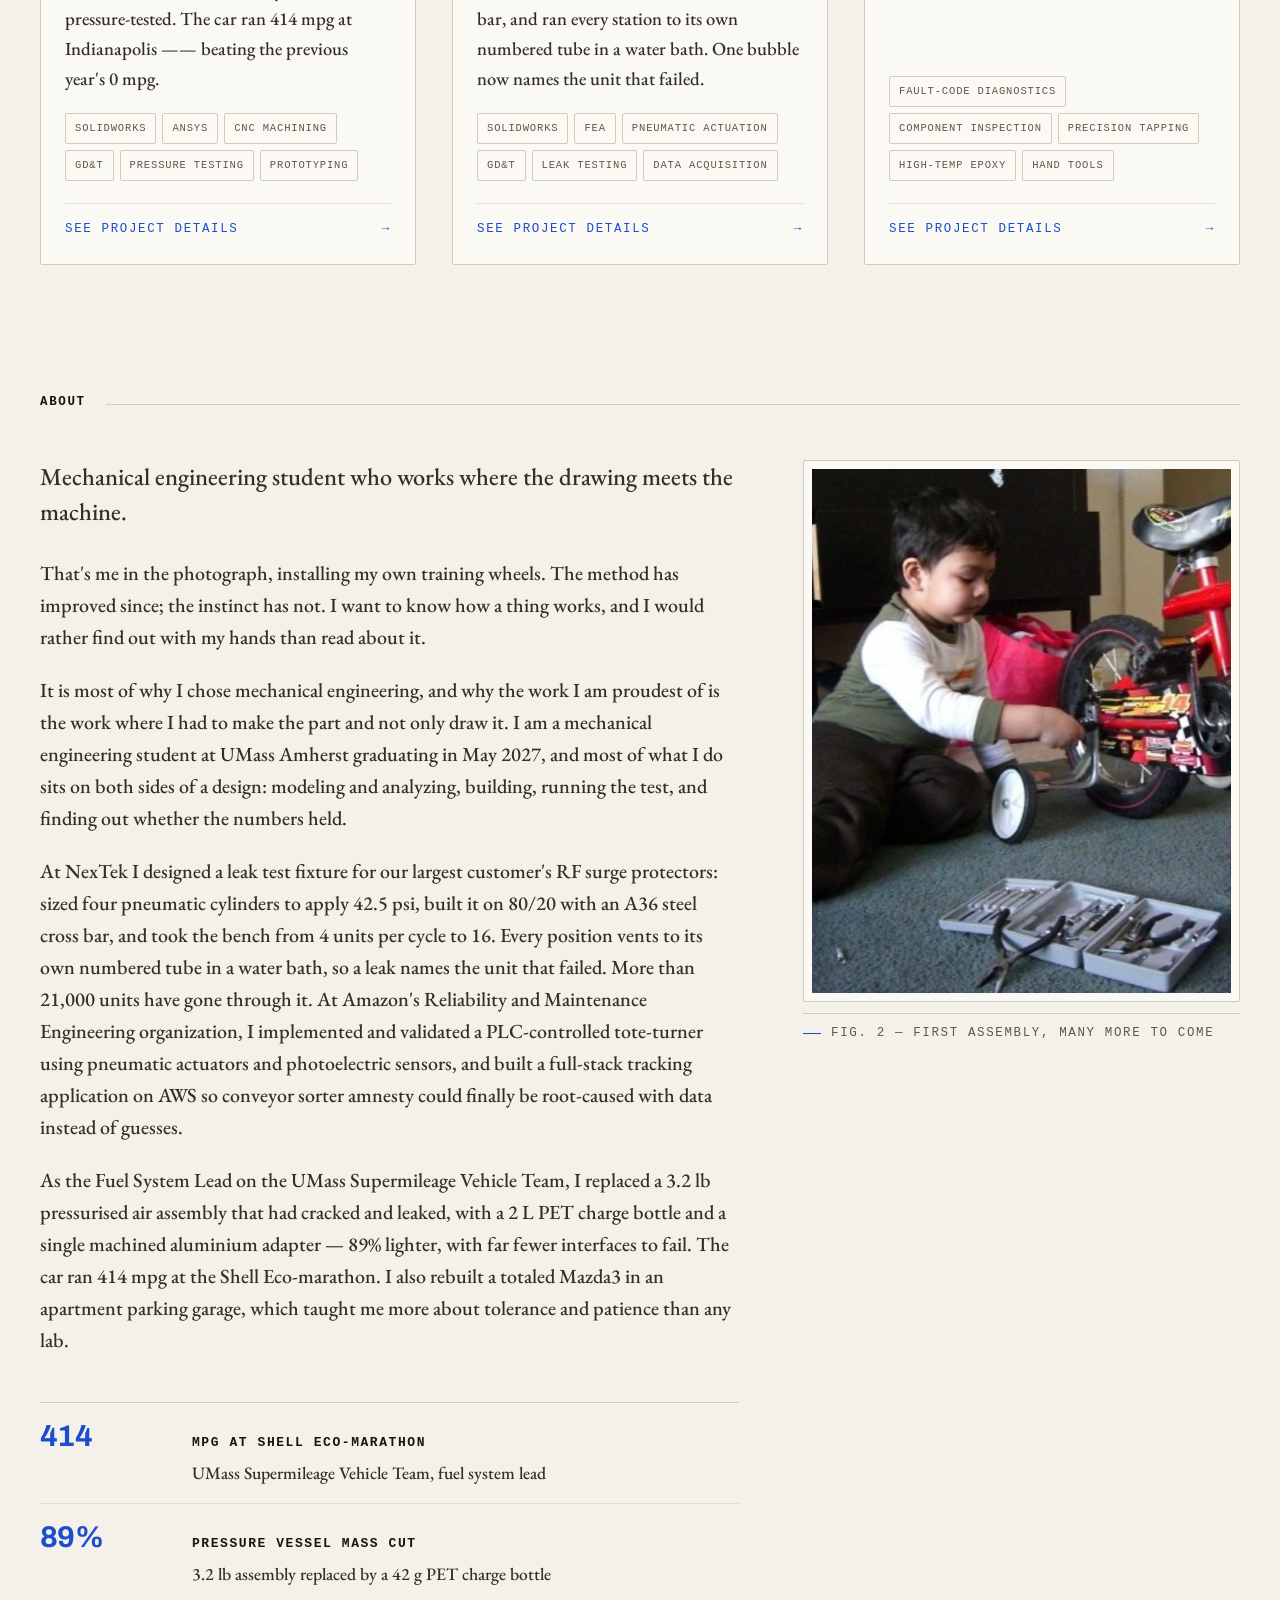
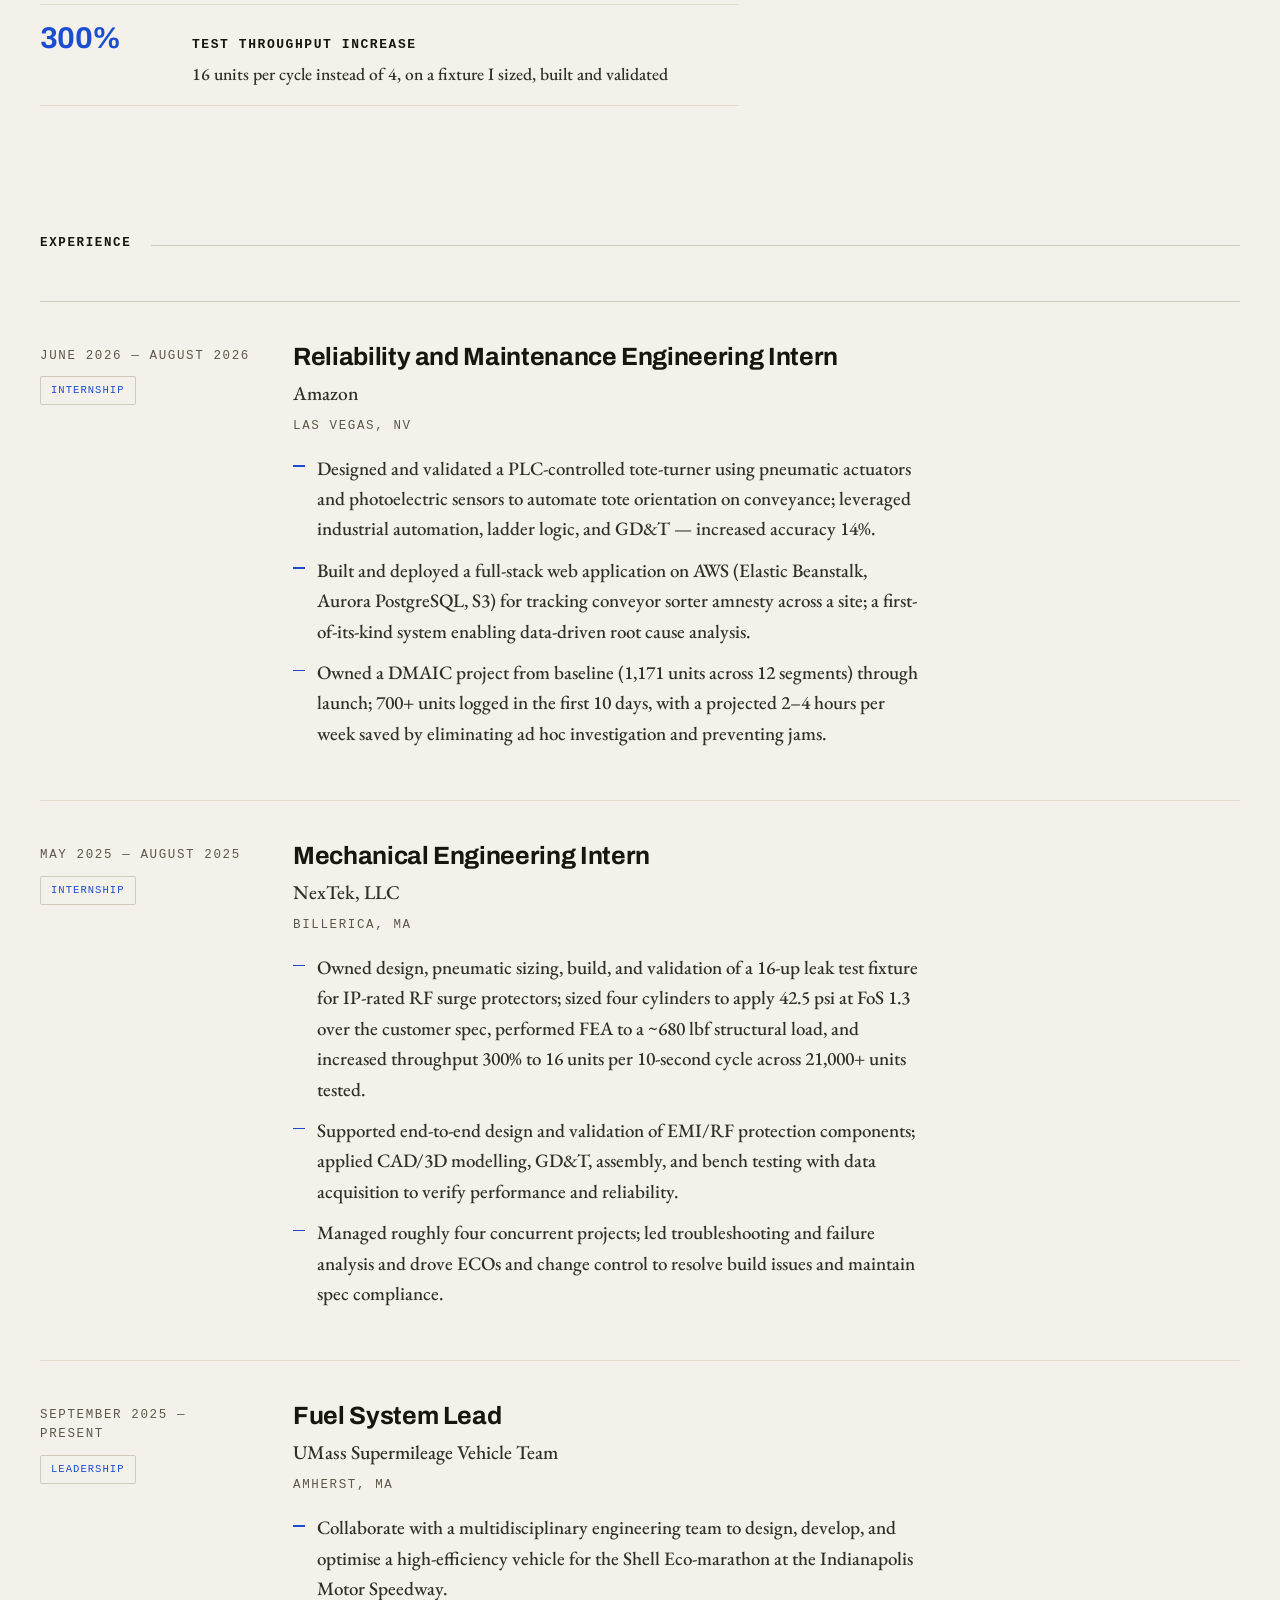
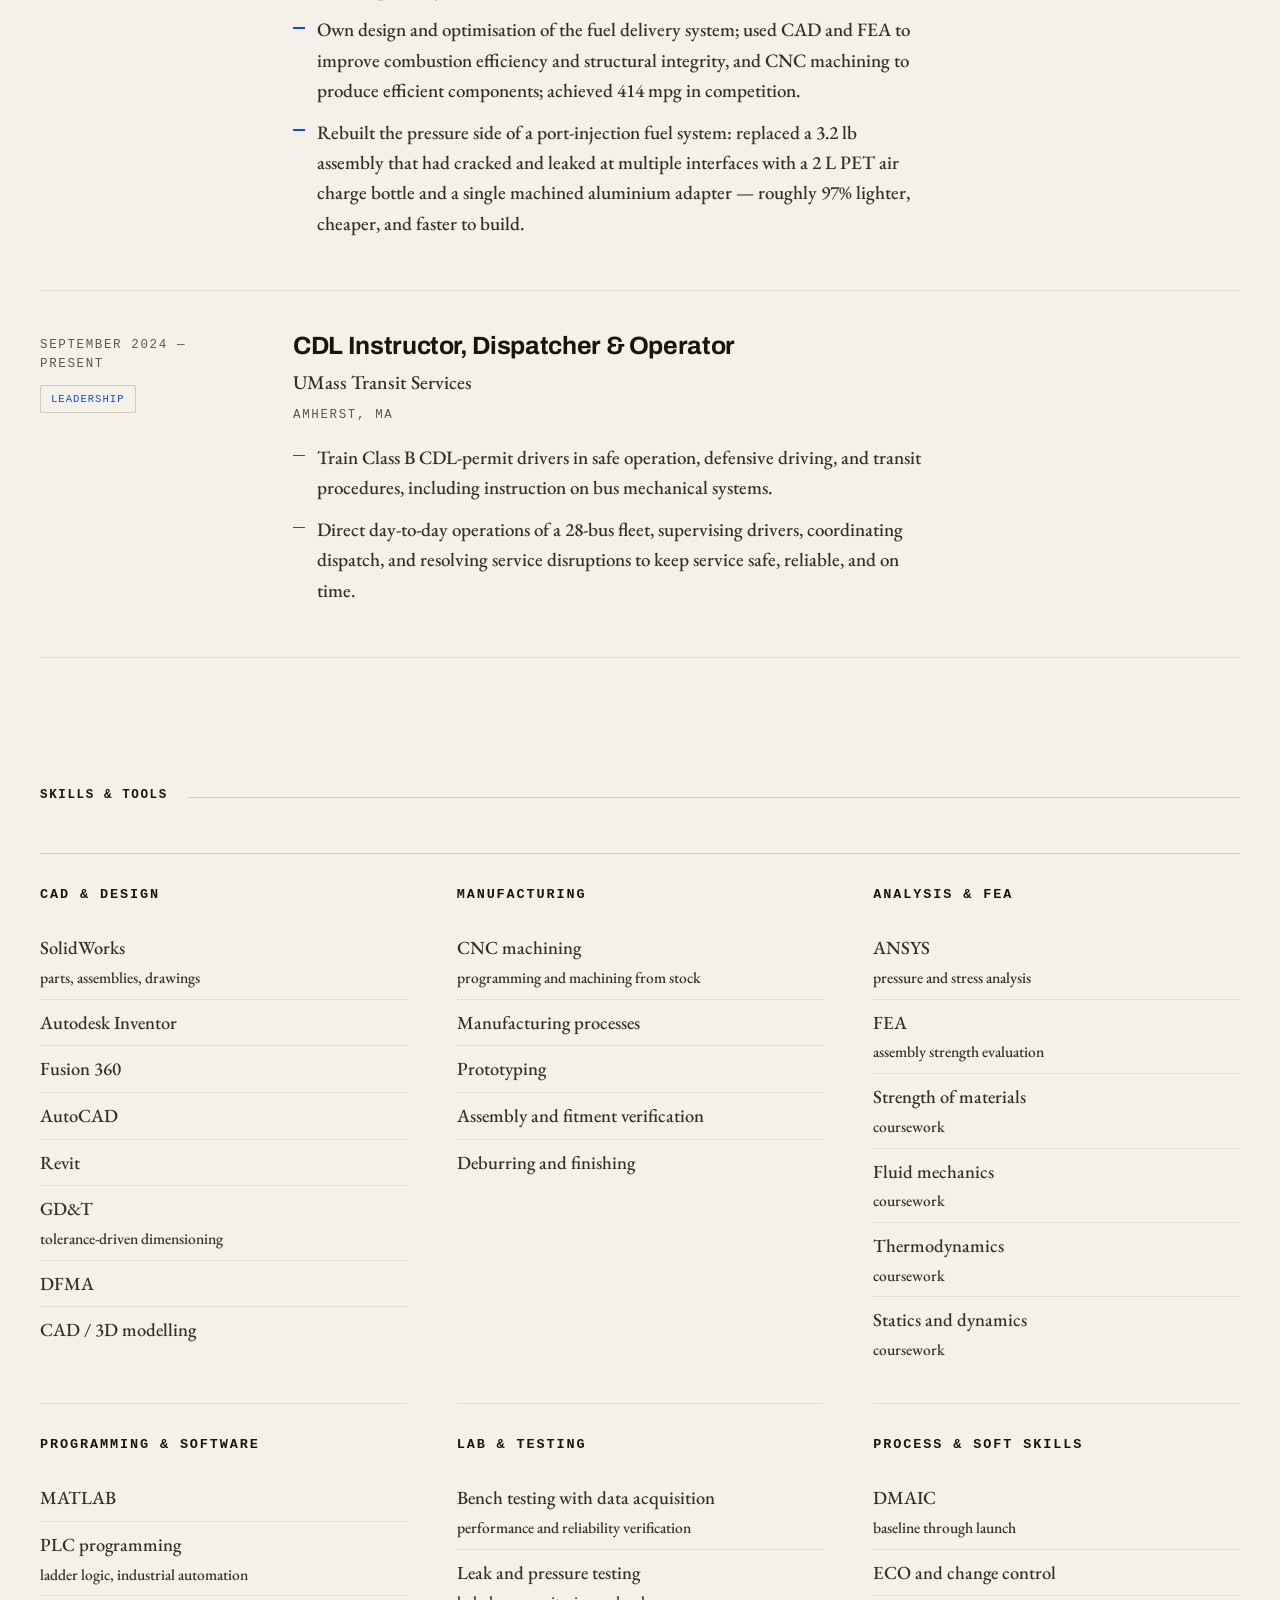
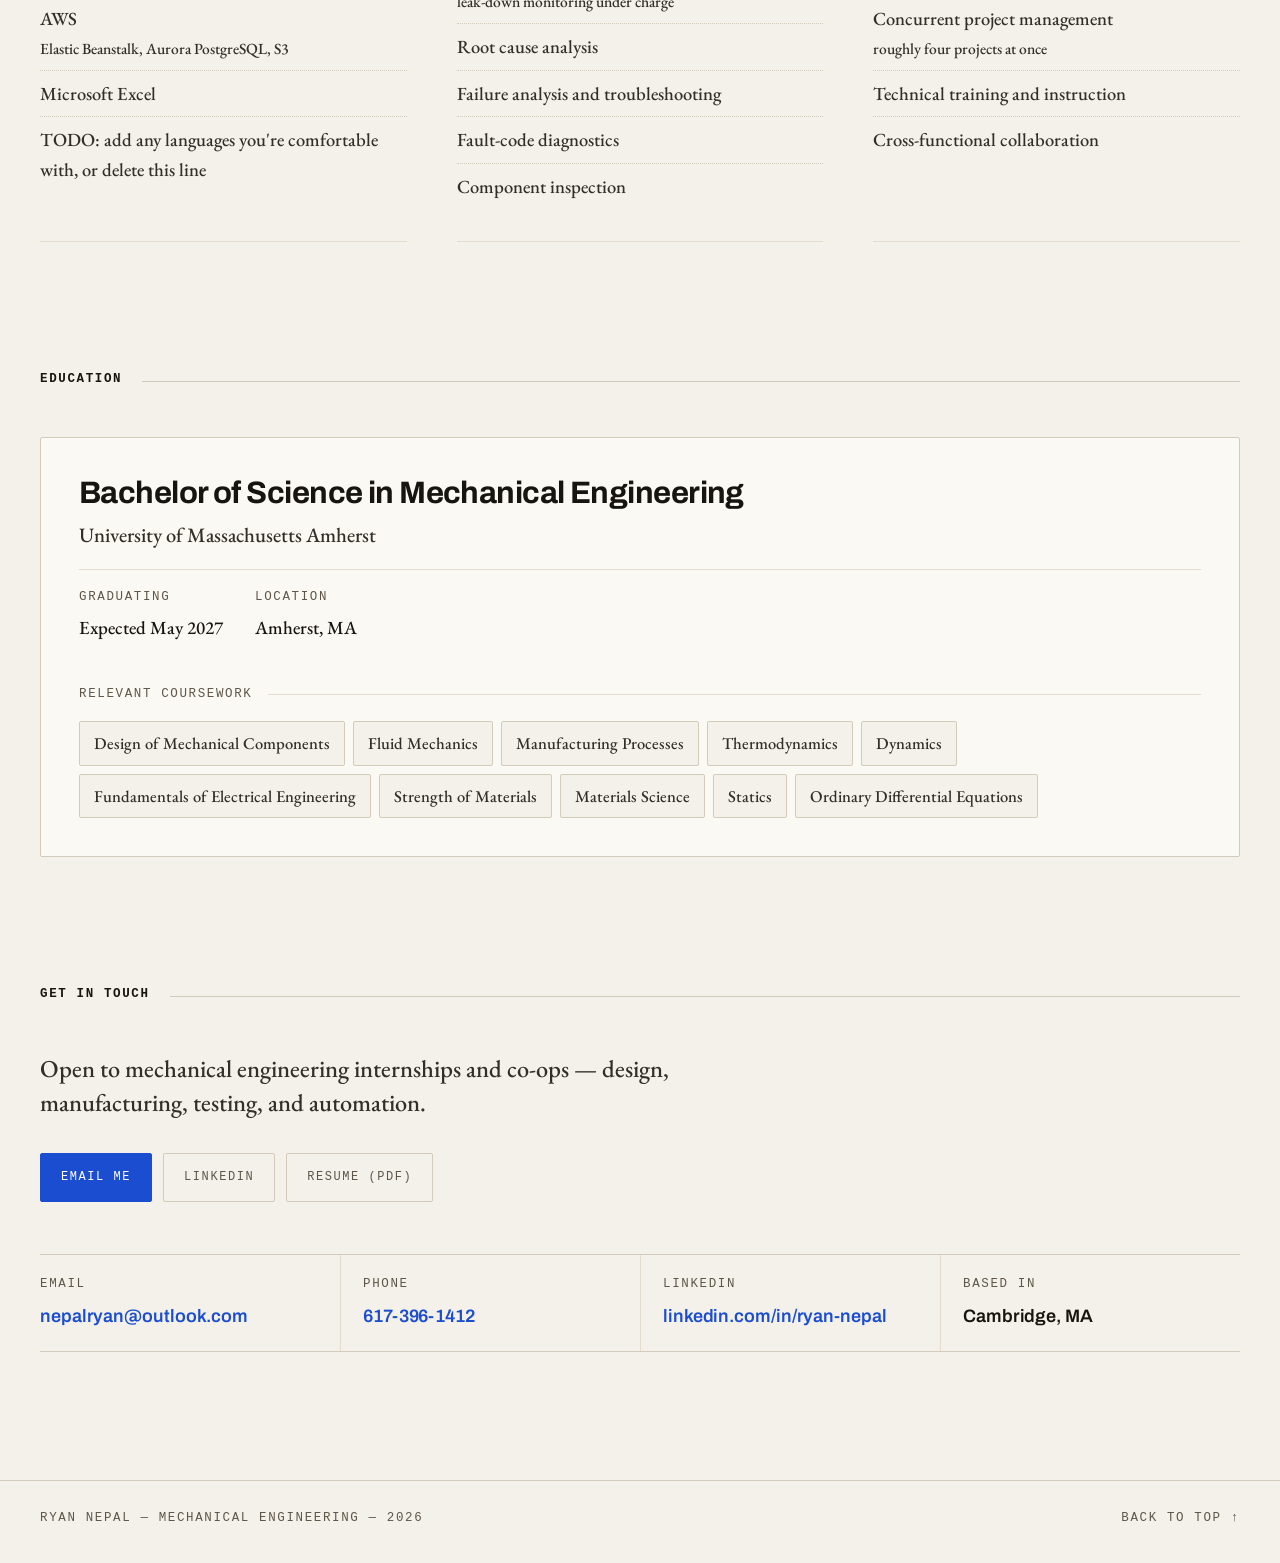
==== commit 24909b82: "Changed formatting: "projects" before "about"" ====
--- a/index.html
+++ b/index.html
@@ -42,8 +42,8 @@
     </button>
 
     <nav class="nav-links" id="nav-links" aria-label="Sections">
+      <a href="#projects">Projects</a>   
       <a href="#about">About</a>
-      <a href="#projects">Projects</a>
       <a href="#experience">Experience</a>
       <a href="#skills">Skills</a>
       <a href="#education">Education</a>
@@ -66,12 +66,12 @@
       <div class="wrap" id="hero-mount"></div>
     </section>
 
+    <section id="projects" aria-label="Projects">
+      <div class="wrap" id="projects-mount"></div>
+    </section>
+       
     <section id="about" aria-label="About">
       <div class="wrap" id="about-mount"></div>
-    </section>
-
-    <section id="projects" aria-label="Projects">
-      <div class="wrap" id="projects-mount"></div>
     </section>
 
     <section id="experience" aria-label="Experience">
